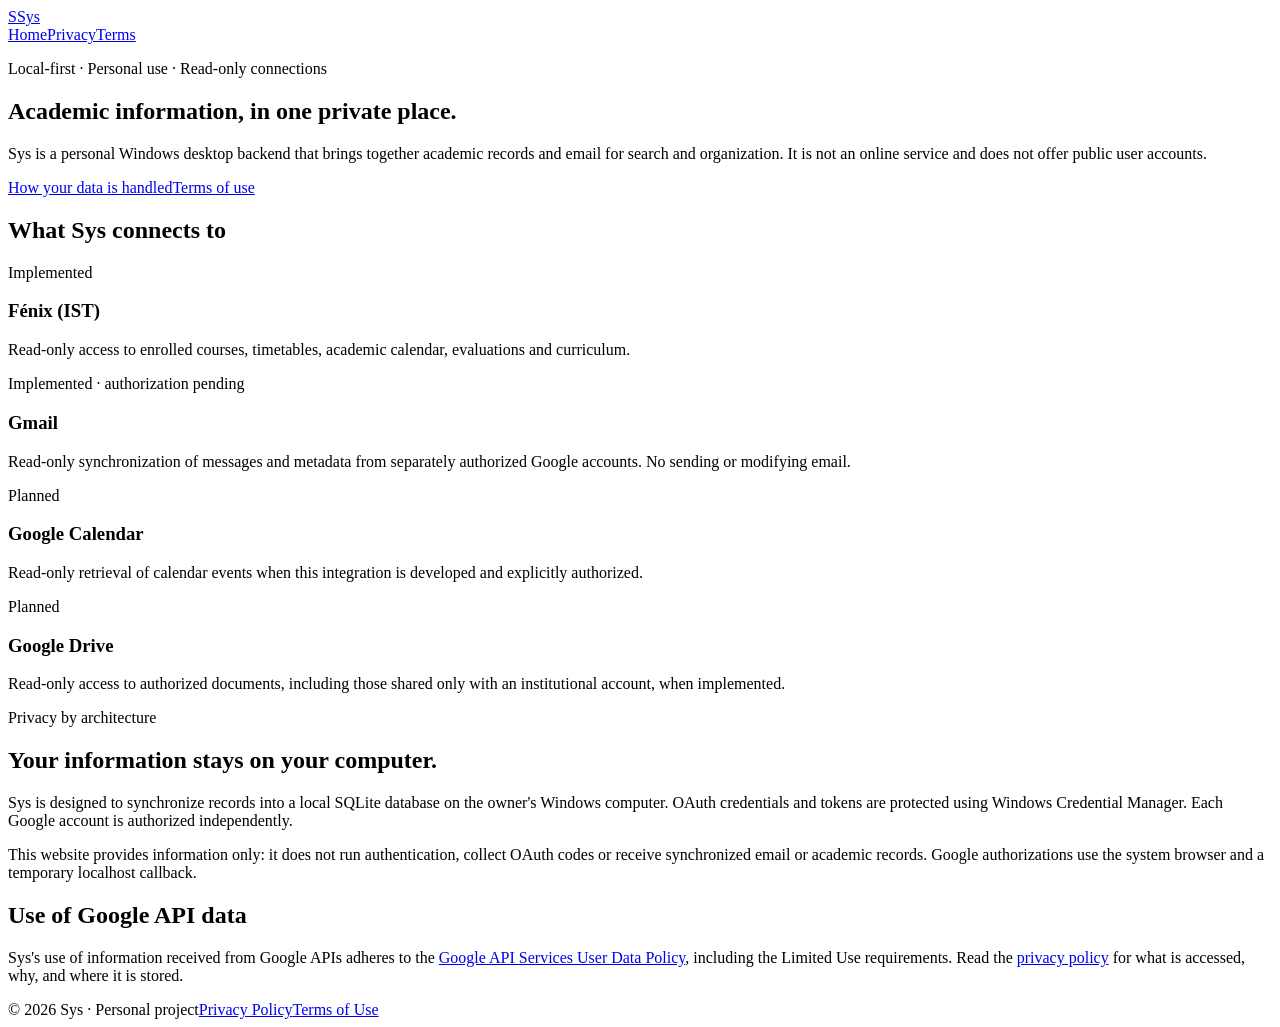
==== index.html @ 0afc592c "Initialize standalone public Sys website" ====
<!doctype html>
<html lang="en">
<head>
  <meta charset="utf-8">
  <meta name="viewport" content="width=device-width,initial-scale=1">
  <meta name="description" content="Sys is a personal, local-first academic information organizer.">
  <meta name="color-scheme" content="light dark">
  <title>Sys — Personal academic organizer</title>
  <link rel="stylesheet" href="styles.css">
</head>
<body>
  <div class="shell">
    <header class="topbar">
      <a class="brand" href="./" aria-label="Sys home"><span class="mark" aria-hidden="true">S</span><span>Sys</span></a>
      <nav aria-label="Main navigation"><a aria-current="page" href="./">Home</a><a href="privacy.html">Privacy</a><a href="terms.html">Terms</a></nav>
    </header>
    <main>
      <section class="hero" aria-labelledby="hero-title">
        <p class="eyebrow">Local-first · Personal use · Read-only connections</p>
        <h1 id="hero-title">Academic information, in one private place.</h1>
        <p class="lead">Sys is a personal Windows desktop backend that brings together academic records and email for search and organization. It is not an online service and does not offer public user accounts.</p>
        <div class="actions"><a class="action primary" href="privacy.html">How your data is handled</a><a class="action secondary" href="terms.html">Terms of use</a></div>
      </section>
      <section class="section" aria-labelledby="features-title">
        <h2 id="features-title">What Sys connects to</h2>
        <div class="grid">
          <article class="tile"><p class="status">Implemented</p><h3>Fénix (IST)</h3><p>Read-only access to enrolled courses, timetables, academic calendar, evaluations and curriculum.</p></article>
          <article class="tile"><p class="status">Implemented · authorization pending</p><h3>Gmail</h3><p>Read-only synchronization of messages and metadata from separately authorized Google accounts. No sending or modifying email.</p></article>
          <article class="tile"><p class="status future">Planned</p><h3>Google Calendar</h3><p>Read-only retrieval of calendar events when this integration is developed and explicitly authorized.</p></article>
          <article class="tile"><p class="status future">Planned</p><h3>Google Drive</h3><p>Read-only access to authorized documents, including those shared only with an institutional account, when implemented.</p></article>
        </div>
      </section>
      <section class="section split" aria-labelledby="model-title">
        <div><p class="eyebrow">Privacy by architecture</p><h2 id="model-title">Your information stays on your computer.</h2></div>
        <div><p>Sys is designed to synchronize records into a local SQLite database on the owner's Windows computer. OAuth credentials and tokens are protected using Windows Credential Manager. Each Google account is authorized independently.</p><p>This website provides information only: it does not run authentication, collect OAuth codes or receive synchronized email or academic records. Google authorizations use the system browser and a temporary localhost callback.</p></div>
      </section>
      <section class="notice">
        <h2>Use of Google API data</h2>
        <p>Sys's use of information received from Google APIs adheres to the <a href="https://developers.google.com/terms/api-services-user-data-policy" rel="noopener noreferrer">Google API Services User Data Policy</a>, including the Limited Use requirements. Read the <a href="privacy.html">privacy policy</a> for what is accessed, why, and where it is stored.</p>
      </section>
    </main>
    <footer><span>© 2026 Sys · Personal project</span><span><a href="privacy.html">Privacy Policy</a><a href="terms.html">Terms of Use</a></span></footer>
  </div>
</body>
</html>
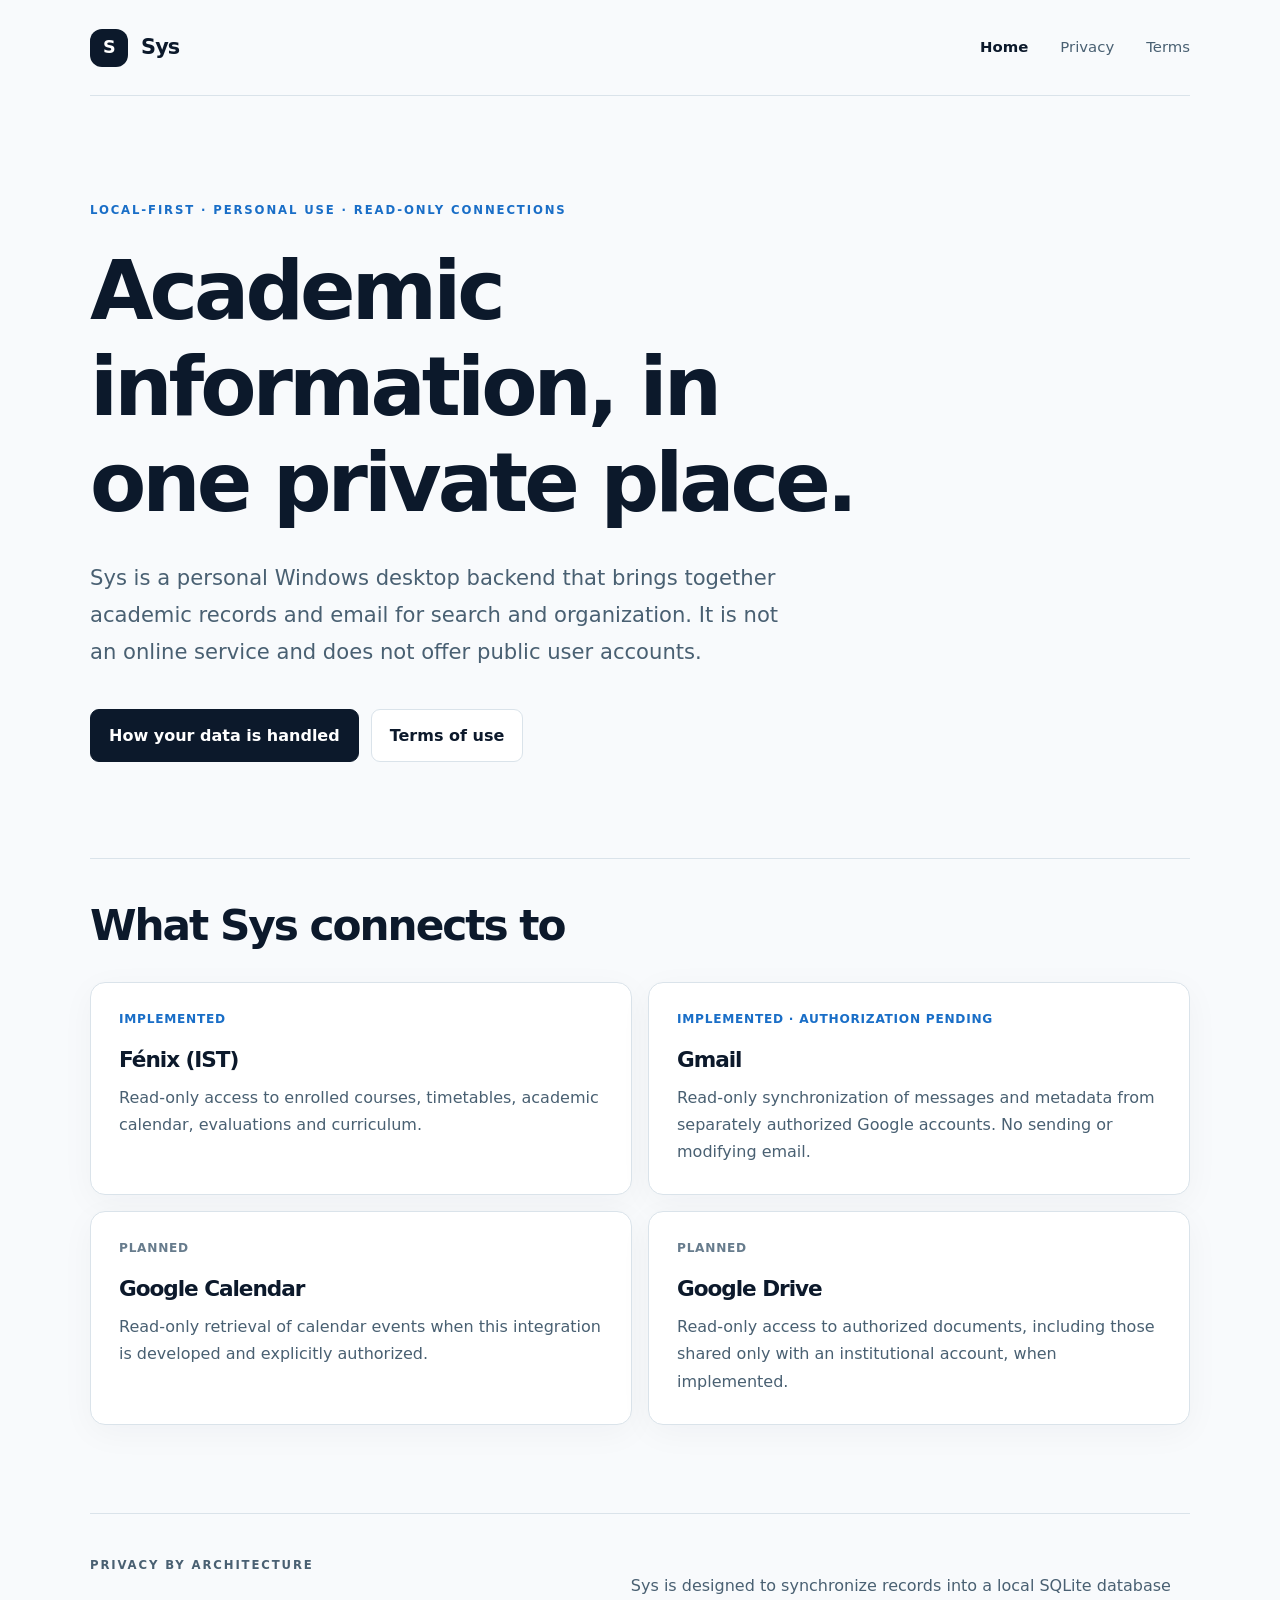
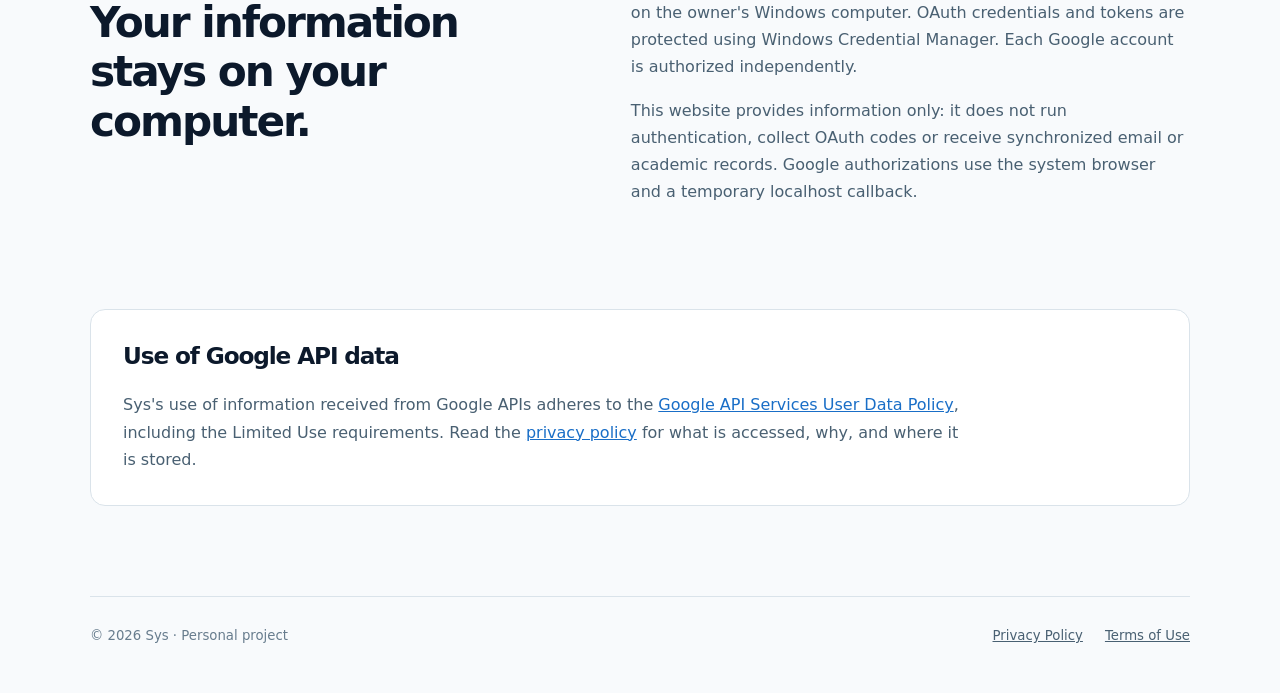
==== commit c4a81647: "style: remove em dashes from Sys website page titles" ====
--- a/index.html
+++ b/index.html
@@ -5,7 +5,7 @@
   <meta name="viewport" content="width=device-width,initial-scale=1">
   <meta name="description" content="Sys is a personal, local-first academic information organizer.">
   <meta name="color-scheme" content="light dark">
-  <title>Sys — Personal academic organizer</title>
+  <title>Sys  |  Personal academic organizer</title>
   <link rel="stylesheet" href="styles.css">
 </head>
 <body>
--- a/styles.css
+++ b/styles.css
@@ -0,0 +1 @@
+:root{font-family:Inter,ui-sans-serif,system-ui,-apple-system,BlinkMacSystemFont,"Segoe UI",sans-serif;color-scheme:light dark;--bg:#f8fafc;--surface:#fff;--ink:#0c192b;--sub:#496072;--muted:#677c8d;--border:#dae3ea;--accent:#196ec7;--accent-dark:#124f90;--shadow:0 8px 34px rgba(13,37,62,.04)}*{box-sizing:border-box}html{scroll-behavior:smooth}body{margin:0;background:var(--bg);color:var(--ink);line-height:1.7}a{color:var(--accent)}a:hover{color:var(--accent-dark)}a:focus-visible{outline:3px solid #f29e38;outline-offset:4px;border-radius:3px}.shell{width:min(1100px,calc(100% - 48px));margin:0 auto}.topbar{display:flex;justify-content:space-between;align-items:center;min-height:96px;gap:24px;border-bottom:1px solid var(--border)}.brand{display:inline-flex;align-items:center;gap:13px;text-decoration:none;color:var(--ink);font-weight:760;font-size:1.3rem;letter-spacing:-.04em}.mark{display:grid;place-items:center;background:var(--ink);color:var(--surface);width:38px;height:38px;border-radius:12px;font-size:1.1rem;font-weight:750}.topbar nav{display:flex;flex-wrap:wrap;gap:clamp(14px,3vw,32px)}.topbar nav a{text-decoration:none;color:var(--sub);font-size:.93rem}.topbar nav a[aria-current=page]{color:var(--ink);font-weight:700}.hero{padding:105px 0 96px;max-width:790px}.eyebrow{font-size:.73rem;letter-spacing:.16em;text-transform:uppercase;color:var(--accent);font-weight:760;margin:0 0 22px}h1,h2,h3{letter-spacing:-.048em;line-height:1.17}h1{font-size:clamp(2.7rem,6.4vw,5.2rem);margin:0 0 30px;font-weight:750}h2{font-size:clamp(1.75rem,3.3vw,2.65rem);margin:0 0 22px;font-weight:740}h3{font-size:1.35rem;margin:5px 0 12px}.lead{font-size:clamp(1.08rem,2vw,1.32rem);color:var(--sub);max-width:700px;line-height:1.75;margin:0}.actions{display:flex;flex-wrap:wrap;gap:12px;margin-top:38px}.action{display:inline-flex;align-items:center;justify-content:center;padding:12px 18px;border-radius:9px;text-decoration:none;font-weight:650;border:1px solid var(--border)}.primary{background:var(--ink);border-color:var(--ink);color:#fff}.primary:hover{background:#26425d;color:#fff}.secondary{color:var(--ink);background:var(--surface)}.section{padding:42px 0 88px;border-top:1px solid var(--border)}.grid{display:grid;grid-template-columns:repeat(2,minmax(0,1fr));gap:16px;margin-top:31px}.tile{border:1px solid var(--border);border-radius:15px;padding:26px 28px 29px;background:var(--surface);box-shadow:var(--shadow)}.tile p:last-child{margin:0;color:var(--sub)}.status{font-size:.76rem;color:var(--accent);font-weight:750;text-transform:uppercase;letter-spacing:.06em;margin:0 0 17px}.status.future{color:var(--muted)}.split{display:grid;grid-template-columns:minmax(0,.86fr) minmax(0,1fr);gap:60px}.split p{color:var(--sub)}.notice{border:1px solid var(--border);background:var(--surface);padding:32px;border-radius:15px;margin:0 0 90px}.notice h2{font-size:1.45rem}.notice p{color:var(--sub);margin:0;max-width:850px}.document{max-width:790px;margin:78px auto 100px}.document h1{font-size:clamp(2.6rem,6vw,4.2rem)}.document h2{font-size:1.45rem;letter-spacing:-.03em;margin:47px 0 13px}.document p:not(.eyebrow){color:var(--sub)}.document code{font-size:.85em;overflow-wrap:anywhere;padding:.1em .25em;border-radius:4px;background:var(--border);color:var(--ink)}.back{margin-top:55px}footer{border-top:1px solid var(--border);padding:28px 0 45px;display:flex;justify-content:space-between;gap:16px;color:var(--muted);font-size:.83rem}footer span:last-child{display:flex;gap:22px}footer a{color:var(--sub)}@media(max-width:680px){.shell{width:min(100% - 32px,1100px)}.topbar{align-items:flex-start;padding:20px 0;min-height:auto;flex-direction:column;gap:14px}.hero{padding:72px 0}.grid,.split{grid-template-columns:1fr;gap:15px}.section{padding:38px 0 62px}.tile{padding:22px}.notice{margin-bottom:60px;padding:24px}.document{margin:65px auto 80px}footer{flex-direction:column}}@media(prefers-color-scheme:dark){:root{--bg:#0b121c;--surface:#141f2b;--ink:#eff5fc;--sub:#bbccda;--muted:#94a9bc;--border:#2b3b4b;--accent:#75b6ff;--accent-dark:#add5ff;--shadow:none}.mark{color:#0b121c}.primary{background:#e7f1fc;color:#0b121c;border-color:#e7f1fc}.primary:hover{background:#c5dff7;color:#0b121c}.secondary{background:var(--surface);color:var(--ink)}}
